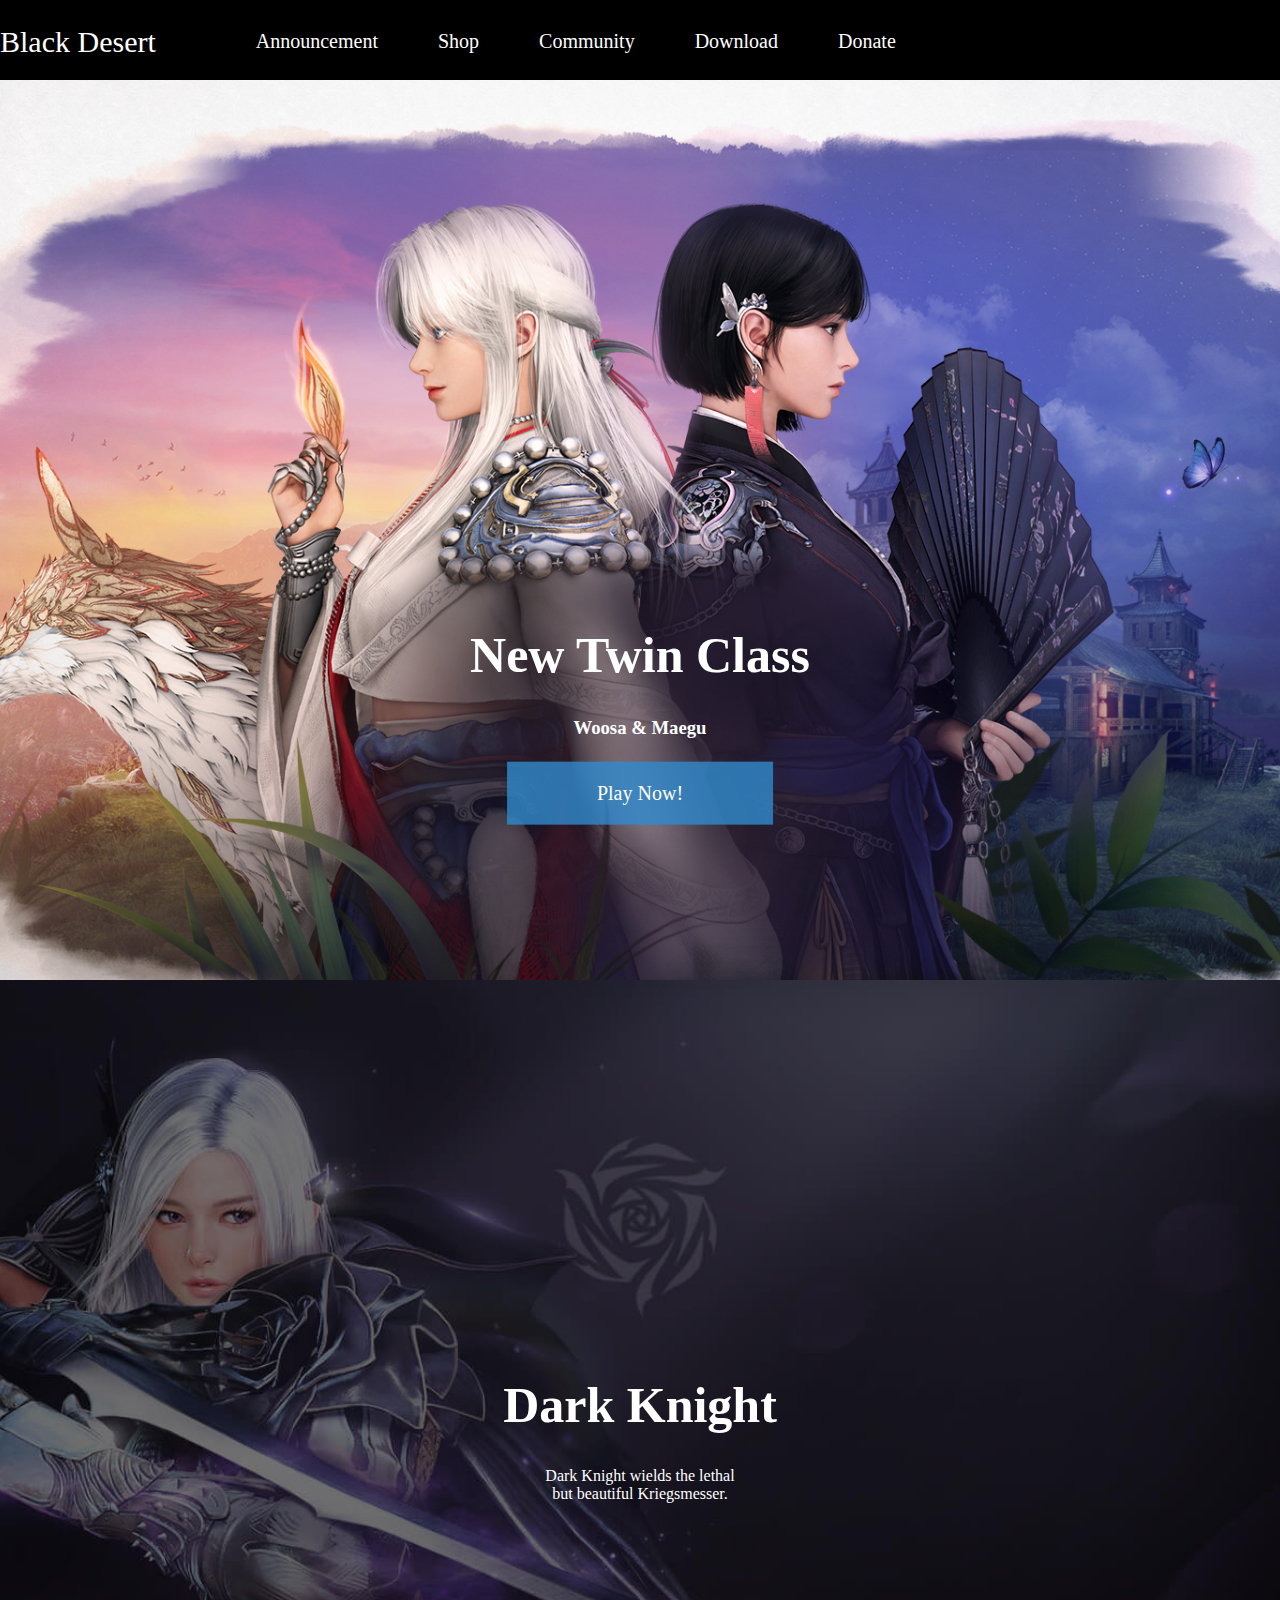
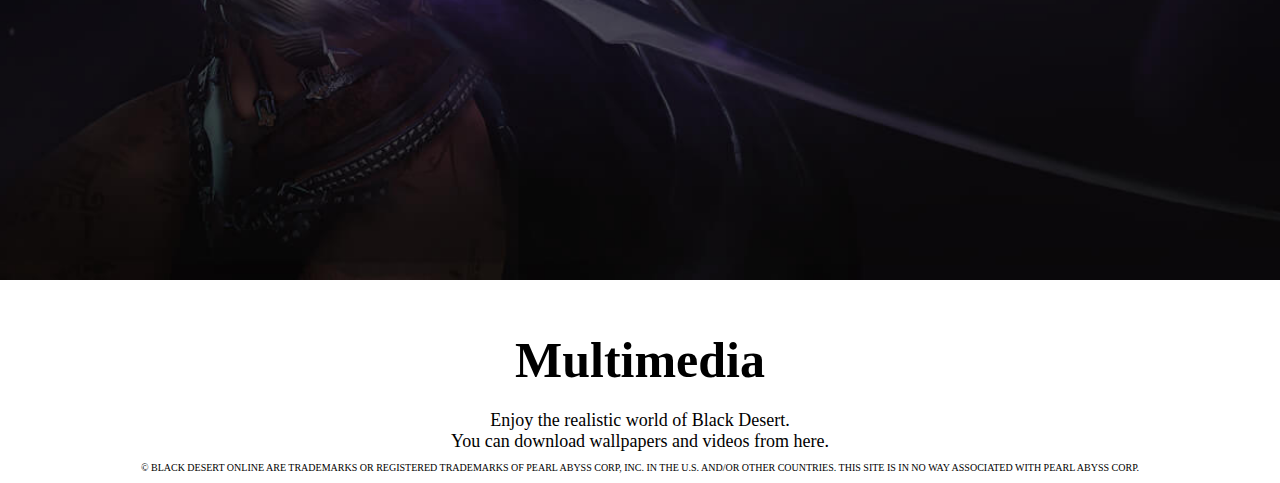
==== index.html @ 25d4da55 "Add files via upload" ====
<!DOCTYPE html>
<html lang="en">
<head>
    <meta charset="UTF-8">
    <meta http-equiv="X-UA-Compatible" content="IE=edge">
    <meta name="viewport" content="width=device-width, initial-scale=1.0">
    <title>Black Desert Private</title>

    <link rel="stylesheet" href="styles/main.css" />
</head>
<body>
    
    <nav class="header">
       <div>
        <p class="logo"><a href="index.html">Black Desert</a></p>
        <ul class="navigation">
            <li><a href="#">Announcement</a></li>
            <li><a href="#">Shop</a></li>
            <li><a href="#">Community</a></li>
            <li><a href="#">Download</a></li>
            <li><a href="#">Donate</a></li>
        </ul>
        <ul class="login">
            <li><a href="#">Sign Up</a></li>
            <li><a href="login.html">Login</a></li>
            <li><a href="#">Purchase Package</a></li>
        </ul>
       </div>
    </nav> 
    
    <section>
        <div class="banner">
            <div class="banner_text">
                    <h1 style="font-size: 50px;">New Twin Class</h1>
                    <h3>Woosa & Maegu</h3>
                    <div class="btn">
                    <a href="download.html">Play Now!</a> 
                    </div>
            </div>
        </div>
        <div class="character">
            <div class="character_text">
                    <h1 style="font-size: 50px;">Dark Knight</h1>
                    <p>Dark Knight wields the lethal<br>but beautiful Kriegsmesser.</p>
            </div>
        </div>
       </section>

       <section class="multimedia">
            <h3>Multimedia</h3>
            <span class="h3_desc">Enjoy the realistic world of Black Desert. <br> You can download wallpapers and videos from here.</span>
       </section>

    <footer class="footer">
        <p class="copyright">© BLACK DESERT ONLINE ARE TRADEMARKS OR REGISTERED TRADEMARKS OF PEARL ABYSS CORP, INC. IN THE U.S. AND/OR OTHER COUNTRIES. THIS SITE IS IN NO WAY ASSOCIATED WITH PEARL ABYSS CORP.</p>
    </footer>

</body>
</html>
---- styles/main.css ----
body {
    margin: 0;

}


.header{
    width: 100%;
    height: 80px;
    background: #000000;
}

.header .logo{
    font-size: 30px;
    margin-top: 25px;
    margin-bottom: 20px;
    float: left;
    color: #fff;
}

.header .logo a {
    color: #fff;
    text-decoration: none;
}

.header .navigation {
    float: left;
    margin-top: 30px;
    height: 0px;
}

.header .navigation li {
    font-size: 20px;
    float: left;
    margin-left: 60px;
    display: block;
}

.header .navigation li a{
    color: #fff;
    text-decoration: none;
}

.header .navigation li a:hover{
    color: rgb(46, 170, 164);
    text-decoration: none;
}

.header .login {
float: right;
margin-top: 30px;
margin-right: 50px;
}

.header .login li {
    font-size: 20px;
    float: left;
    margin-left: 60px;
    display: block;
}

.header .login li a{
    color: #fff;
    text-decoration: none;
}

.header .login li a:hover{
    color: rgb(46, 170, 164);
    text-decoration: none;
}

  
 .banner{
  background-image: url(/images/bannerImage_20221212082557.jpg);
  height: 900px;
  background-position: center;
  background-repeat: no-repeat;
  background-size: cover;
  position: relative;
 }

 .banner .banner_text{
  text-align: center;
  position: absolute;
  top: 70%;
  left: 50%;
  transform: translate(-50%, -50%);
  color: white;
 }

 .banner .banner_text .btn a {
  background-color: rgba(49, 139, 206, .8);
  boarder: none;
  padding: 20px 90px;
  text-align: center;
  text-decoration: none;
  display: inline-block;
  color: #ffffff;
  font-size: 20px;
  margin: 4px 2px;
  cursor: pointer;
 }

 .btn :hover{
  box-shadow: 0 8px 16px 0 rgba(0,0,0,0.2), 0 6px 20px 0 rgba(0,0,0,0.19);

 }

   .character{
  background-image: url(/images/main_character_class_27.jpg);
  height: 900px;
  background-position: center;
  background-repeat: no-repeat;
  background-size: cover;
  position: relative;
 }

 .character .character_text{
  text-align: center;
  position: absolute;
  top: 50%;
  left: 50%;
  transform: translate(-50%, -50%);
  color: white;
 } 

 .multimedia h3{
  font-size: 50px;
  text-align: center;
  line-height: 0;
  padding-top: 30px;
}
 
 .h3_desc {
  display: block;
  font-size: 18px;
  text-align: center;
 }

  .footer {
    text-align: center;
    font-size: 10px;
  }

  .login_area{
    width: 50%;
    height: 500px;
    margin: auto ;
    display: block;
  }

.login_area h1{
    display: block;
    margin-top: 80px;
    text-align: center;
    font-size: 50px;
}

.line_login{
    width: 900px;
    border: 1px solid rgb(0, 0, 0);
}

.login_field{
    padding-top: 50px;
}

input[type=text], input[type=password] {
    width: 70%;
    padding: 15px 0px;
    padding-top: 20px;
    margin: 10px 150px;
    display: block
    border: 1px solid #ccc;
    box-sizing: border-box;
    
}

  button{
    color: #ffffff;
    background-color: #2b305a;
    width: 70%;
    height: 50px;
    cursor: pointer;
    margin: 10px 150px;
  }

  .login_area .login_field .join{
    text-align: center;
    font-size: 18px;
    
    
  }

  .login_area .login_field .join a{
    color: #000000;
    text-decoration: none;
    padding: 0px 30px;
    
  }

  .login_area .login_field .join :hover{
    text-decoration: underline;
  }
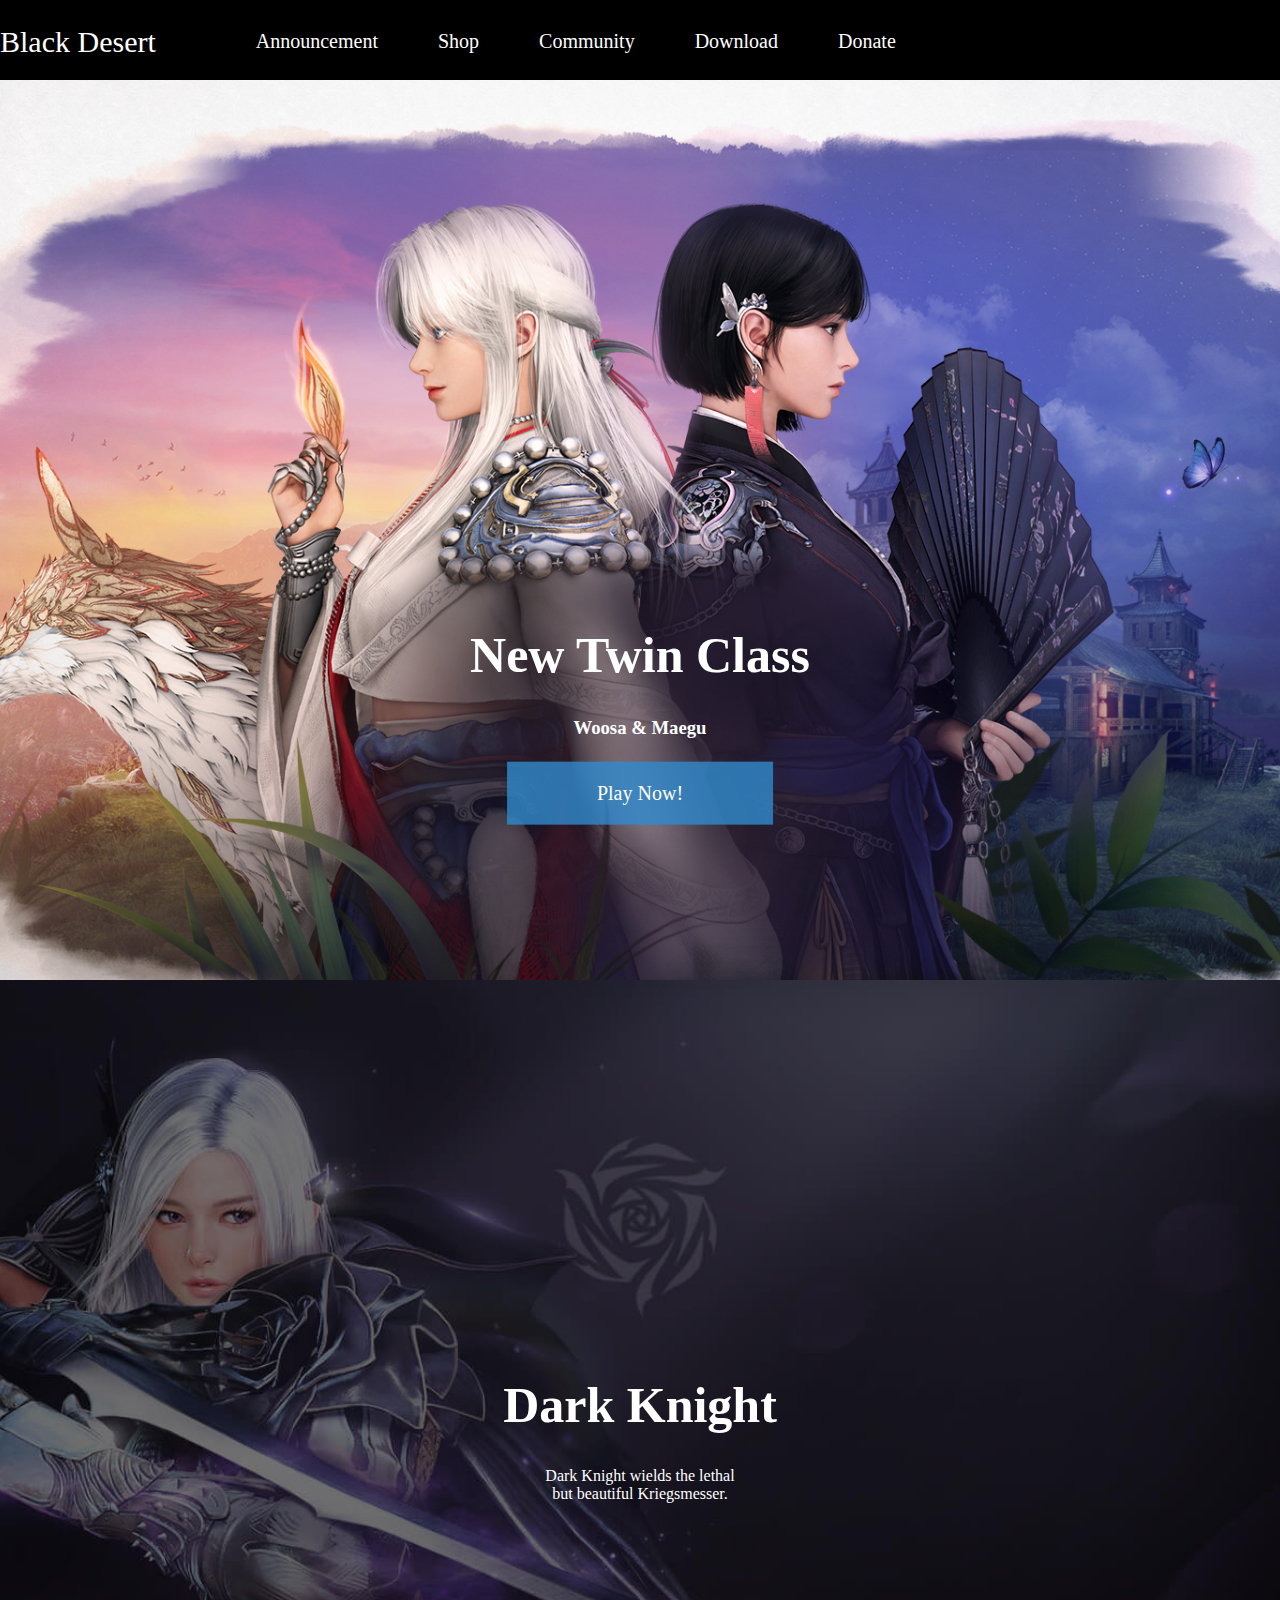
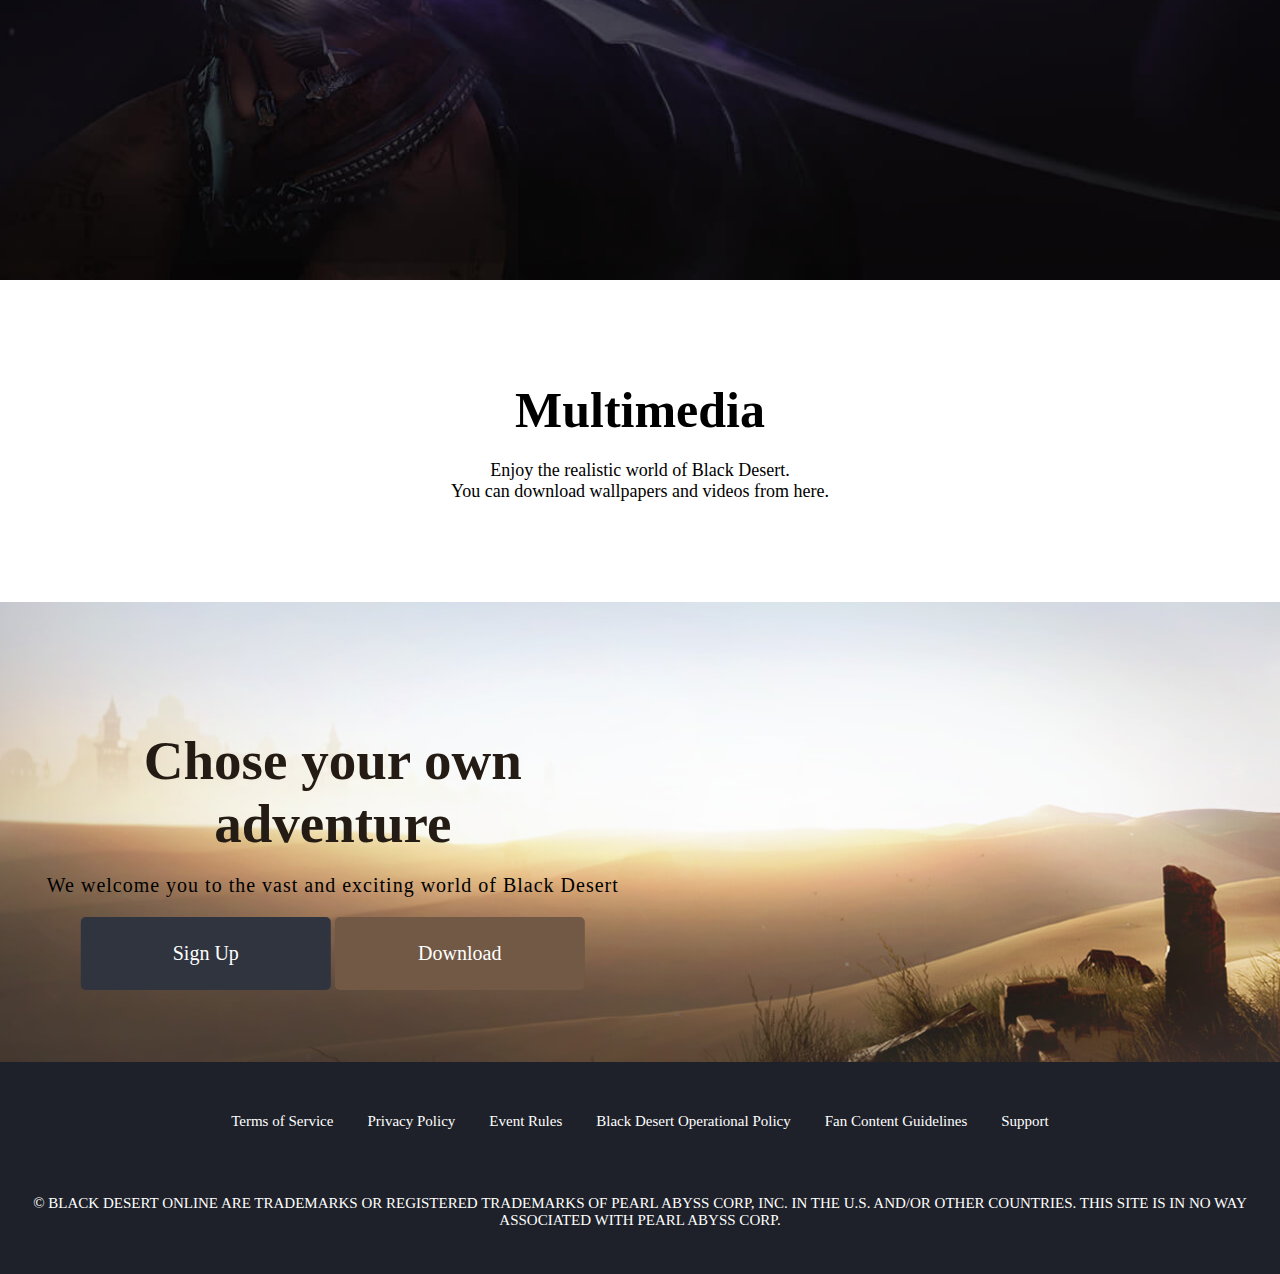
==== commit 87179c5b: "Add files via upload" ====
--- a/index.html
+++ b/index.html
@@ -23,7 +23,7 @@
         <ul class="login">
             <li><a href="#">Sign Up</a></li>
             <li><a href="login.html">Login</a></li>
-            <li><a href="#">Purchase Package</a></li>
+            <li><a href="#" id="package">Purchase Package</a></li>
         </ul>
        </div>
     </nav> 
@@ -34,7 +34,7 @@
                     <h1 style="font-size: 50px;">New Twin Class</h1>
                     <h3>Woosa & Maegu</h3>
                     <div class="btn">
-                    <a href="download.html">Play Now!</a> 
+                    <a href="login.html">Play Now!</a> 
                     </div>
             </div>
         </div>
@@ -51,7 +51,26 @@
             <span class="h3_desc">Enjoy the realistic world of Black Desert. <br> You can download wallpapers and videos from here.</span>
        </section>
 
+       <section class="joinus">
+        <div class="inner">
+            <h3>Chose your own <br> adventure</h3>
+            <p class="h3_desc">We welcome you to the vast and exciting world of Black Desert</p>
+            <div class="btn">
+                <a href="#" class="singupbtn">Sign Up</a>
+                <a href="#" class="downloadbtn">Download</a>
+            </div>
+        </div>
+       </section>
+
     <footer class="footer">
+        <div class="inner_footer">
+            <a href="#">Terms of Service</a>
+            <a href="#">Privacy Policy</a>
+            <a href="#">Event Rules</a>
+            <a href="#">Black Desert Operational Policy</a>
+            <a href="#">Fan Content Guidelines</a>
+            <a href="#">Support</a>
+        </div>
         <p class="copyright">© BLACK DESERT ONLINE ARE TRADEMARKS OR REGISTERED TRADEMARKS OF PEARL ABYSS CORP, INC. IN THE U.S. AND/OR OTHER COUNTRIES. THIS SITE IS IN NO WAY ASSOCIATED WITH PEARL ABYSS CORP.</p>
     </footer>
 
--- a/styles/main.css
+++ b/styles/main.css
@@ -52,6 +52,7 @@
 margin-right: 50px;
 }
 
+
 .header .login li {
     font-size: 20px;
     float: left;
@@ -71,7 +72,7 @@
 
   
  .banner{
-  background-image: url(/images/bannerImage_20221212082557.jpg);
+  background-image: url(/assets/banner.jpg);
   height: 900px;
   background-position: center;
   background-repeat: no-repeat;
@@ -107,7 +108,7 @@
  }
 
    .character{
-  background-image: url(/images/main_character_class_27.jpg);
+  background-image: url(/assets/dk.jpg);
   height: 900px;
   background-position: center;
   background-repeat: no-repeat;
@@ -124,6 +125,11 @@
   color: white;
  } 
 
+ .multimedia{
+  padding-top: 50px;
+  padding-bottom: 100px;
+ }
+
  .multimedia h3{
   font-size: 50px;
   text-align: center;
@@ -137,11 +143,7 @@
   text-align: center;
  }
 
-  .footer {
-    text-align: center;
-    font-size: 10px;
-  }
-
+  
   .login_area{
     width: 50%;
     height: 500px;
@@ -203,7 +205,81 @@
     text-decoration: underline;
   }
 
-
-
-
-  +  .joinus{
+    position: relative;
+    display: flex;
+    background-image: url(/assets/joinus.jpg);
+    height: 460px;
+    align-items: center;
+    justify-content: center;
+  }
+
+  .joinus .inner{
+    max-width: 640px;
+    text-align: center;
+    transform: translate(-24vw, 0);
+  }
+
+  .joinus .inner h3{
+    font-size: 55px;
+    color: #241b14;
+    
+    height: 90px;
+  }
+
+  .joinus .inner .h3_desc{
+    font-size: 20px;
+    display: block;
+    letter-spacing: 1px;
+    text-align: center;   
+   
+  }
+
+  .singupbtn{
+    display: inline-block;
+    background-color: #30343f;
+    width: 200px;
+    padding: 25px;
+    border-radius: 5px;
+  }
+
+  .downloadbtn{
+    display: inline-block;
+    background-color: #725945;
+    width: 200px;
+    padding: 25px;
+    border-radius: 5px;
+  }
+
+  .joinus .inner .btn a{
+    color: #ffffff;
+    text-decoration: none;
+    font-size: 20px;
+  }
+
+  .footer {
+    text-align: center;
+    background-color: #1e2129;
+    padding-bottom: 30px;
+  }
+
+  .footer .copyright{
+    color: #ffffff;
+    font-size: 15px;
+  }
+
+  .footer .inner_footer{
+    background-color: #1e2129;
+    padding: 50px;
+  }
+
+  .footer .inner_footer a {
+    margin: 15px;
+    font-size: 15px;
+    color: #ffffff;
+    text-decoration: none;
+  }
+
+  .footer .inner_footer :hover{
+    text-decoration: underline;
+  }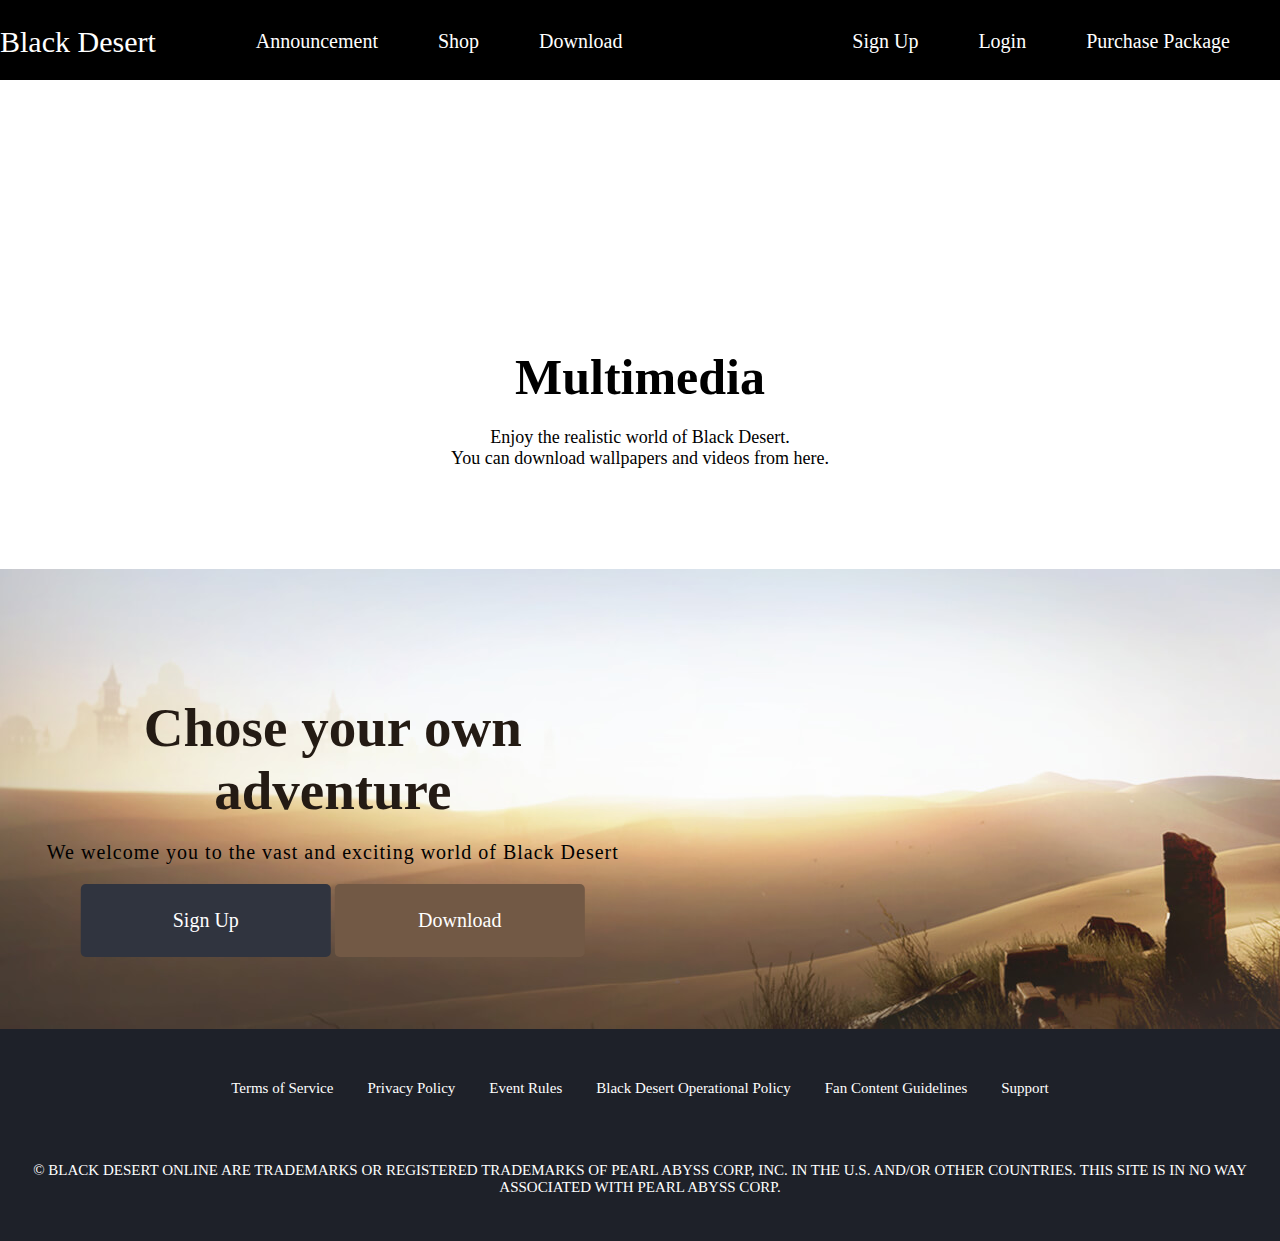
==== commit 50d2945f: "Add files via upload" ====
--- a/index.html
+++ b/index.html
@@ -15,36 +15,31 @@
         <p class="logo"><a href="index.html">Black Desert</a></p>
         <ul class="navigation">
             <li><a href="#">Announcement</a></li>
-            <li><a href="#">Shop</a></li>
-            <li><a href="#">Community</a></li>
-            <li><a href="#">Download</a></li>
-            <li><a href="#">Donate</a></li>
+            <li><a href="shop.html">Shop</a></li>
+            <li><a href="download.html">Download</a></li>
         </ul>
         <ul class="login">
-            <li><a href="#">Sign Up</a></li>
+            <li><a href="singup.html">Sign Up</a></li>
             <li><a href="login.html">Login</a></li>
-            <li><a href="#" id="package">Purchase Package</a></li>
+            <li><a href="shop.html" id="package">Purchase Package</a></li>
         </ul>
        </div>
     </nav> 
     
     <section>
         <div class="banner">
+            <video class="banner_video" autoplay loop width=100%" src="/assets/maeguwoosa_main_loop.webm"></video>
             <div class="banner_text">
                     <h1 style="font-size: 50px;">New Twin Class</h1>
                     <h3>Woosa & Maegu</h3>
                     <div class="btn">
-                    <a href="login.html">Play Now!</a> 
-                    </div>
+                        <a href="login.html">Play Now!</a>
+                    </div>       
             </div>
-        </div>
-        <div class="character">
-            <div class="character_text">
-                    <h1 style="font-size: 50px;">Dark Knight</h1>
-                    <p>Dark Knight wields the lethal<br>but beautiful Kriegsmesser.</p>
-            </div>
-        </div>
-       </section>
+        </section>
+        <section class="character">
+            <img src="/assets/dk" alt="">
+        </section>
 
        <section class="multimedia">
             <h3>Multimedia</h3>
@@ -56,7 +51,7 @@
             <h3>Chose your own <br> adventure</h3>
             <p class="h3_desc">We welcome you to the vast and exciting world of Black Desert</p>
             <div class="btn">
-                <a href="#" class="singupbtn">Sign Up</a>
+                <a href="singup.html" class="singupbtn">Sign Up</a>
                 <a href="#" class="downloadbtn">Download</a>
             </div>
         </div>
--- a/styles/main.css
+++ b/styles/main.css
@@ -3,6 +3,7 @@
 
 }
 
+ /* NAVIGATION */
 
 .header{
     width: 100%;
@@ -70,15 +71,17 @@
     text-decoration: none;
 }
 
-  
- .banner{
-  background-image: url(/assets/banner.jpg);
-  height: 900px;
-  background-position: center;
-  background-repeat: no-repeat;
-  background-size: cover;
-  position: relative;
- }
+  /* NAVIGATION END*/
+
+  .banner{
+    display: block;
+    margin-bottom: -5px;
+    object-fit: contain;
+  }
+
+  .banner_video{
+    object-fit: contain;
+  }
 
  .banner .banner_text{
   text-align: center;
@@ -107,24 +110,10 @@
 
  }
 
-   .character{
-  background-image: url(/assets/dk.jpg);
-  height: 900px;
-  background-position: center;
-  background-repeat: no-repeat;
-  background-size: cover;
-  position: relative;
- }
-
- .character .character_text{
-  text-align: center;
-  position: absolute;
-  top: 50%;
-  left: 50%;
-  transform: translate(-50%, -50%);
-  color: white;
- } 
-
+ .character{
+  margin-top: 0;
+ }
+  
  .multimedia{
   padding-top: 50px;
   padding-bottom: 100px;
@@ -143,8 +132,9 @@
   text-align: center;
  }
 
+ /* LOGIN PAGE */
   
-  .login_area{
+.login_area{
     width: 50%;
     height: 500px;
     margin: auto ;
@@ -257,6 +247,27 @@
     font-size: 20px;
   }
 
+   /* Sign Up Page */
+
+  .login_area h3{
+   text-align: center;
+   color: #2b2f5a;
+   font-size: 25px;
+  }
+
+   #singupbtn{
+    color: #ffffff;
+    background-color: #2b305a;
+    width: 70%;
+    height: 50px;
+    cursor: pointer;
+    margin: 10px 150px;
+   }
+
+   
+
+  /* FOOTER */
+
   .footer {
     text-align: center;
     background-color: #1e2129;
